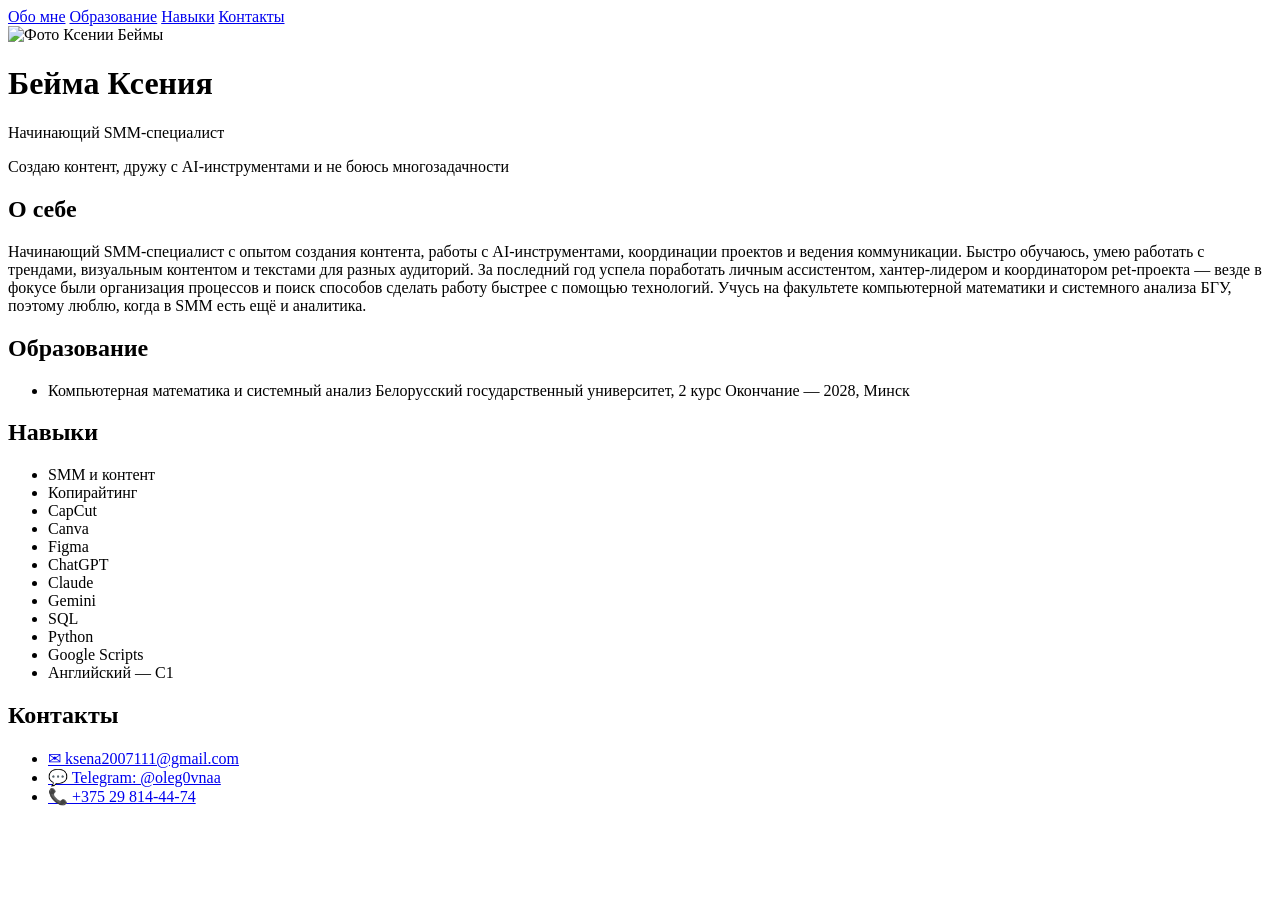
==== task1/index.html @ e492679b "Create index.html" ====
<!DOCTYPE html>
<html lang="ru">
<head>
  <meta charset="UTF-8">
  <meta name="viewport" content="width=device-width, initial-scale=1">
  <title>Бейма Ксения — резюме</title>
  <link rel="stylesheet" href="style.css">
</head>
<body>

  <header class="header">
    <nav class="nav">
      <a href="#about">Обо мне</a>
      <a href="#education">Образование</a>
      <a href="#skills">Навыки</a>
      <a href="#contacts">Контакты</a>
    </nav>
    <div class="header-main">
      <img class="avatar" src="https://i.pravatar.cc/300?img=47" alt="Фото Ксении Беймы">
      <div class="header-text">
        <h1>Бейма Ксения</h1>
        <p class="role">Начинающий SMM-специалист</p>
        <p class="tagline">Создаю контент, дружу с AI-инструментами и не боюсь многозадачности</p>
      </div>
    </div>
  </header>

  <main>
    <section id="about" class="about">
      <h2>О себе</h2>
      <p>
        Начинающий SMM-специалист с опытом создания контента, работы с AI-инструментами,
        координации проектов и ведения коммуникации. Быстро обучаюсь, умею работать
        с трендами, визуальным контентом и текстами для разных аудиторий. За последний
        год успела поработать личным ассистентом, хантер-лидером и координатором
        pet-проекта — везде в фокусе были организация процессов и поиск способов
        сделать работу быстрее с помощью технологий. Учусь на факультете компьютерной
        математики и системного анализа БГУ, поэтому люблю, когда в SMM есть ещё и аналитика.
      </p>
    </section>

    <section id="education" class="education">
      <h2>Образование</h2>
      <ul>
        <li>
          <span class="edu-title">Компьютерная математика и системный анализ</span>
          <span class="edu-place">Белорусский государственный университет, 2 курс</span>
          <span class="edu-years">Окончание — 2028, Минск</span>
        </li>
      </ul>
    </section>

    <section id="skills" class="skills">
      <h2>Навыки</h2>
      <ul class="skill-list">
        <li class="skill">SMM и контент</li>
        <li class="skill">Копирайтинг</li>
        <li class="skill">CapCut</li>
        <li class="skill">Canva</li>
        <li class="skill">Figma</li>
        <li class="skill">ChatGPT</li>
        <li class="skill">Claude</li>
        <li class="skill">Gemini</li>
        <li class="skill">SQL</li>
        <li class="skill">Python</li>
        <li class="skill">Google Scripts</li>
        <li class="skill">Английский — C1</li>
      </ul>
    </section>
  </main>

  <footer id="contacts" class="contacts">
    <h2>Контакты</h2>
    <ul class="contact-list">
      <li><a href="mailto:ksena2007111@gmail.com">✉ ksena2007111@gmail.com</a></li>
      <li><a href="https://t.me/oleg0vnaa" target="_blank" rel="noopener">💬 Telegram: @oleg0vnaa</a></li>
      <li><a href="tel:+375298144474">📞 +375 29 814-44-74</a></li>
    </ul>
  </footer>

</body>
</html>
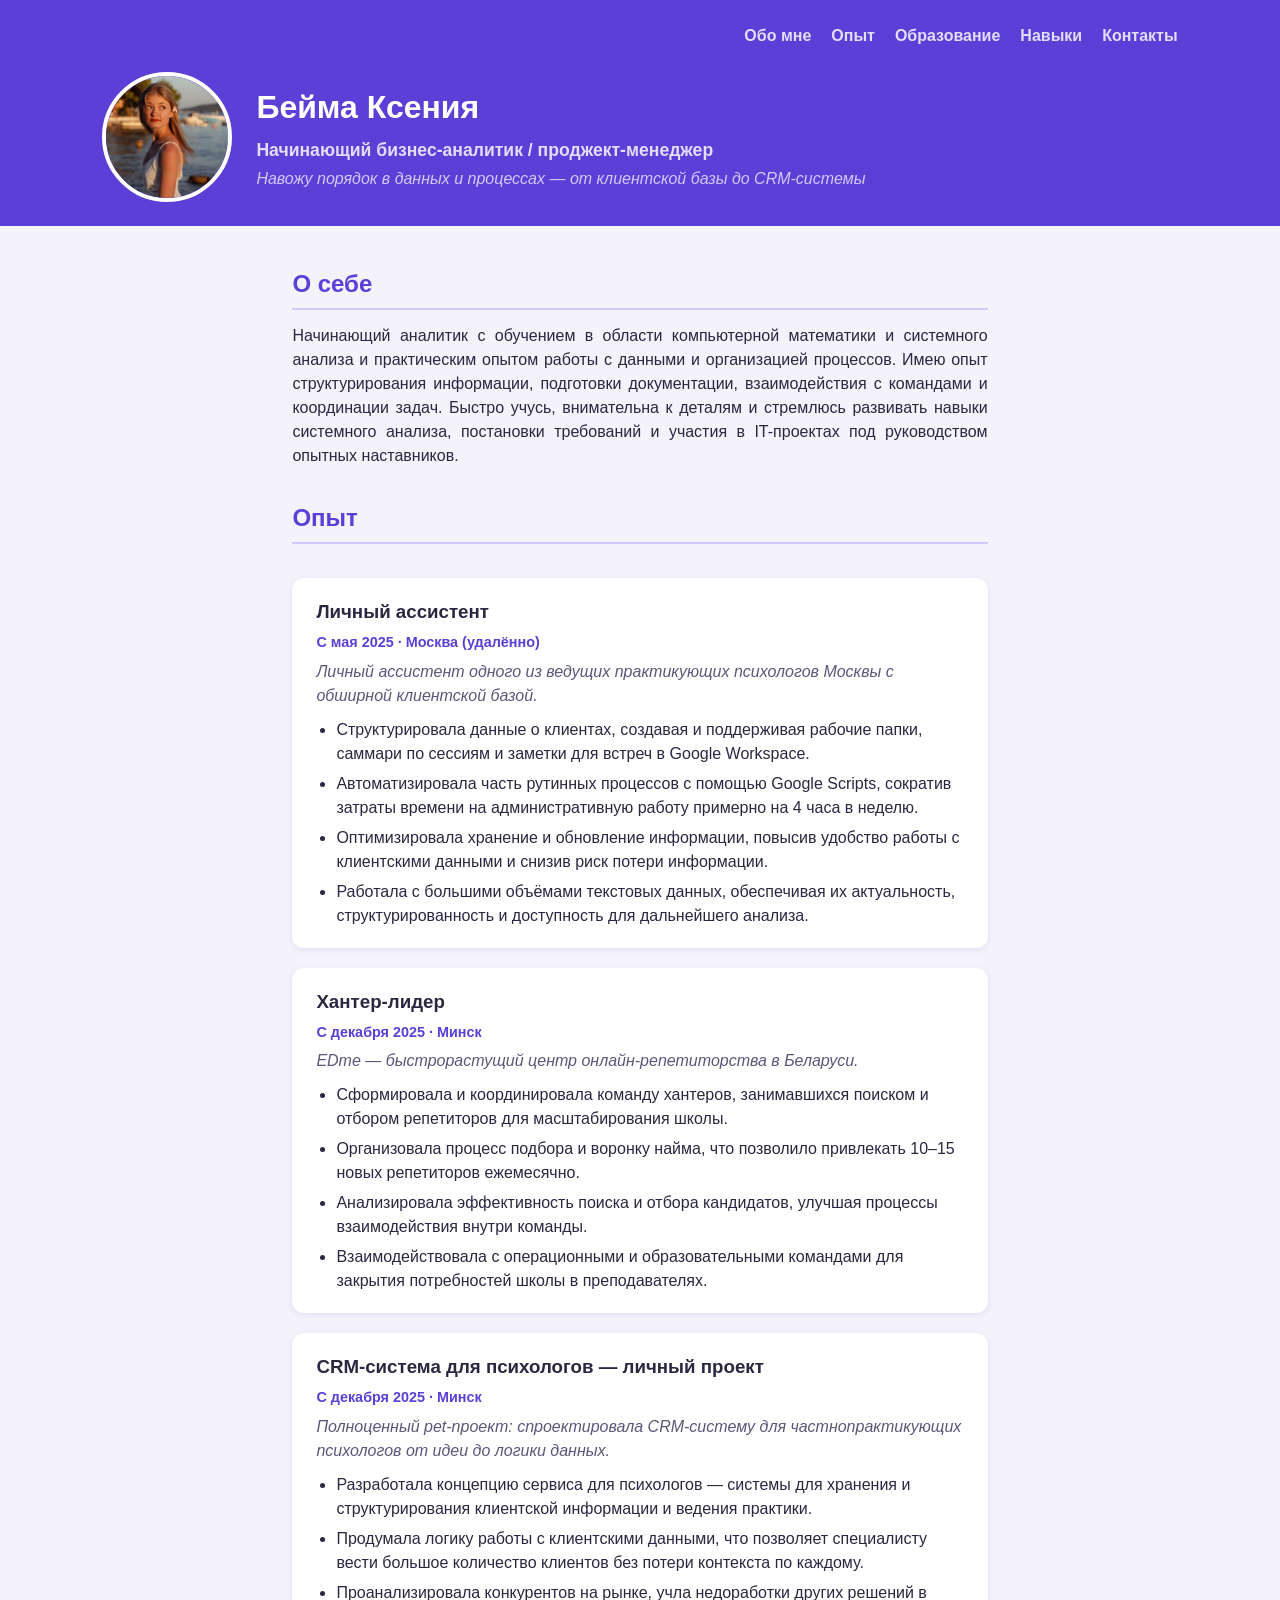
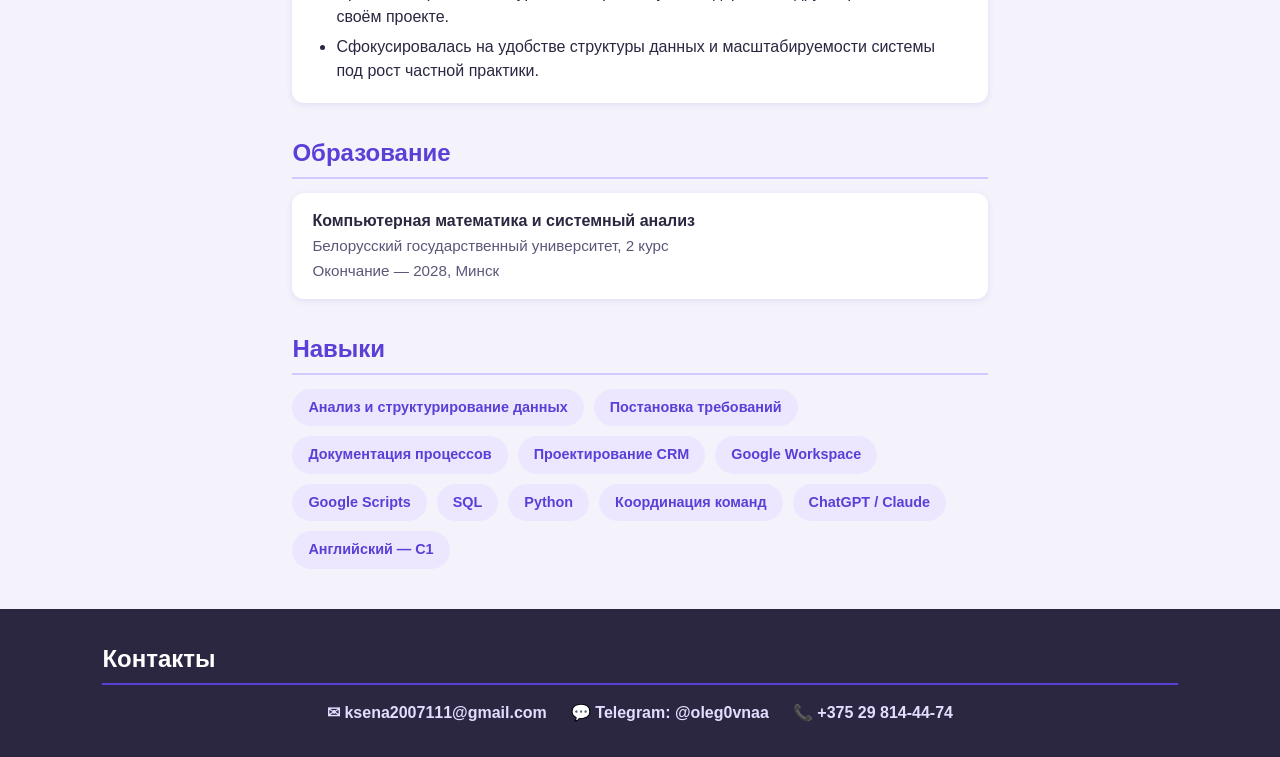
==== commit 9384f521: "Add files via upload task1: semantic resume page with flexbox" ====
--- a/task1/index.html
+++ b/task1/index.html
@@ -11,16 +11,17 @@
   <header class="header">
     <nav class="nav">
       <a href="#about">Обо мне</a>
+      <a href="#experience">Опыт</a>
       <a href="#education">Образование</a>
       <a href="#skills">Навыки</a>
       <a href="#contacts">Контакты</a>
     </nav>
     <div class="header-main">
-      <img class="avatar" src="https://i.pravatar.cc/300?img=47" alt="Фото Ксении Беймы">
+      <img class="avatar" src="avatar.jpg" alt="Фото Ксении Беймы">
       <div class="header-text">
         <h1>Бейма Ксения</h1>
-        <p class="role">Начинающий SMM-специалист</p>
-        <p class="tagline">Создаю контент, дружу с AI-инструментами и не боюсь многозадачности</p>
+        <p class="role">Начинающий бизнес-аналитик / проджект-менеджер</p>
+        <p class="tagline">Навожу порядок в данных и процессах — от клиентской базы до CRM-системы</p>
       </div>
     </div>
   </header>
@@ -29,14 +30,53 @@
     <section id="about" class="about">
       <h2>О себе</h2>
       <p>
-        Начинающий SMM-специалист с опытом создания контента, работы с AI-инструментами,
-        координации проектов и ведения коммуникации. Быстро обучаюсь, умею работать
-        с трендами, визуальным контентом и текстами для разных аудиторий. За последний
-        год успела поработать личным ассистентом, хантер-лидером и координатором
-        pet-проекта — везде в фокусе были организация процессов и поиск способов
-        сделать работу быстрее с помощью технологий. Учусь на факультете компьютерной
-        математики и системного анализа БГУ, поэтому люблю, когда в SMM есть ещё и аналитика.
+        Начинающий аналитик с обучением в области компьютерной математики и системного
+        анализа и практическим опытом работы с данными и организацией процессов. Имею опыт
+        структурирования информации, подготовки документации, взаимодействия с командами
+        и координации задач. Быстро учусь, внимательна к деталям и стремлюсь развивать
+        навыки системного анализа, постановки требований и участия в IT-проектах под
+        руководством опытных наставников.
       </p>
+    </section>
+
+    <section id="experience" class="experience">
+      <h2>Опыт</h2>
+
+      <article class="job">
+        <h3>Личный ассистент</h3>
+        <p class="job-meta">С мая 2025 · Москва (удалённо)</p>
+        <p class="job-desc">Личный ассистент одного из ведущих практикующих психологов Москвы с обширной клиентской базой.</p>
+        <ul>
+          <li>Структурировала данные о клиентах, создавая и поддерживая рабочие папки, саммари по сессиям и заметки для встреч в Google Workspace.</li>
+          <li>Автоматизировала часть рутинных процессов с помощью Google Scripts, сократив затраты времени на административную работу примерно на 4 часа в неделю.</li>
+          <li>Оптимизировала хранение и обновление информации, повысив удобство работы с клиентскими данными и снизив риск потери информации.</li>
+          <li>Работала с большими объёмами текстовых данных, обеспечивая их актуальность, структурированность и доступность для дальнейшего анализа.</li>
+        </ul>
+      </article>
+
+      <article class="job">
+        <h3>Хантер-лидер</h3>
+        <p class="job-meta">С декабря 2025 · Минск</p>
+        <p class="job-desc">EDme — быстрорастущий центр онлайн-репетиторства в Беларуси.</p>
+        <ul>
+          <li>Сформировала и координировала команду хантеров, занимавшихся поиском и отбором репетиторов для масштабирования школы.</li>
+          <li>Организовала процесс подбора и воронку найма, что позволило привлекать 10–15 новых репетиторов ежемесячно.</li>
+          <li>Анализировала эффективность поиска и отбора кандидатов, улучшая процессы взаимодействия внутри команды.</li>
+          <li>Взаимодействовала с операционными и образовательными командами для закрытия потребностей школы в преподавателях.</li>
+        </ul>
+      </article>
+
+      <article class="job">
+        <h3>CRM-система для психологов — личный проект</h3>
+        <p class="job-meta">С декабря 2025 · Минск</p>
+        <p class="job-desc">Полноценный pet-проект: спроектировала CRM-систему для частнопрактикующих психологов от идеи до логики данных.</p>
+        <ul>
+          <li>Разработала концепцию сервиса для психологов — системы для хранения и структурирования клиентской информации и ведения практики.</li>
+          <li>Продумала логику работы с клиентскими данными, что позволяет специалисту вести большое количество клиентов без потери контекста по каждому.</li>
+          <li>Проанализировала конкурентов на рынке, учла недоработки других решений в своём проекте.</li>
+          <li>Сфокусировалась на удобстве структуры данных и масштабируемости системы под рост частной практики.</li>
+        </ul>
+      </article>
     </section>
 
     <section id="education" class="education">
@@ -53,17 +93,16 @@
     <section id="skills" class="skills">
       <h2>Навыки</h2>
       <ul class="skill-list">
-        <li class="skill">SMM и контент</li>
-        <li class="skill">Копирайтинг</li>
-        <li class="skill">CapCut</li>
-        <li class="skill">Canva</li>
-        <li class="skill">Figma</li>
-        <li class="skill">ChatGPT</li>
-        <li class="skill">Claude</li>
-        <li class="skill">Gemini</li>
+        <li class="skill">Анализ и структурирование данных</li>
+        <li class="skill">Постановка требований</li>
+        <li class="skill">Документация процессов</li>
+        <li class="skill">Проектирование CRM</li>
+        <li class="skill">Google Workspace</li>
+        <li class="skill">Google Scripts</li>
         <li class="skill">SQL</li>
         <li class="skill">Python</li>
-        <li class="skill">Google Scripts</li>
+        <li class="skill">Координация команд</li>
+        <li class="skill">ChatGPT / Claude</li>
         <li class="skill">Английский — C1</li>
       </ul>
     </section>
--- a/task1/style.css
+++ b/task1/style.css
@@ -0,0 +1,231 @@
+* {
+  box-sizing: border-box;
+  margin: 0;
+  padding: 0;
+}
+
+body {
+  font-family: "Segoe UI", Arial, sans-serif;
+  background-color: #f4f2fb;
+  color: #2b2740;
+  line-height: 1.5;
+}
+
+/* ===== Шапка ===== */
+
+.header {
+  display: flex;
+  flex-direction: column;
+  gap: 24px;
+  background-color: #5b3fd6;
+  color: #ffffff;
+  padding: 24px 8%;
+}
+
+.nav {
+  display: flex;
+  flex-direction: row;
+  flex-wrap: wrap;
+  justify-content: flex-end;
+  gap: 20px;
+}
+
+.nav a {
+  color: #e3ddff;
+  text-decoration: none;
+  font-weight: 600;
+  transition: color 0.2s ease;
+}
+
+.nav a:hover {
+  color: #ffffff;
+  text-decoration: underline;
+}
+
+.header-main {
+  display: flex;
+  flex-direction: row;
+  flex-wrap: wrap;
+  align-items: center;
+  gap: 24px;
+}
+
+.avatar {
+  width: 130px;
+  height: 130px;
+  border-radius: 50%;
+  border: 4px solid #ffffff;
+  object-fit: cover;
+}
+
+.header-text h1 {
+  font-size: 2rem;
+  margin-bottom: 6px;
+}
+
+.role {
+  font-size: 1.1rem;
+  font-weight: 600;
+  color: #e3ddff;
+  margin-bottom: 4px;
+}
+
+.tagline {
+  font-style: italic;
+  color: #d3c9ff;
+}
+
+/* ===== Основной контент ===== */
+
+main {
+  display: flex;
+  flex-direction: column;
+  gap: 32px;
+  max-width: 900px;
+  margin: 0 auto;
+  padding: 40px 8%;
+}
+
+main h2 {
+  margin-bottom: 14px;
+  color: #5b3fd6;
+  border-bottom: 2px solid #d3c9ff;
+  padding-bottom: 6px;
+}
+
+.about p {
+  text-align: justify;
+}
+
+/* Образование */
+
+.education ul {
+  list-style: none;
+  display: flex;
+  flex-direction: column;
+  gap: 6px;
+}
+
+.education li {
+  display: flex;
+  flex-direction: column;
+  gap: 2px;
+  background-color: #ffffff;
+  padding: 16px 20px;
+  border-radius: 12px;
+  box-shadow: 0 2px 6px rgba(91, 63, 214, 0.1);
+}
+
+.edu-title {
+  font-weight: 700;
+}
+
+.edu-place,
+.edu-years {
+  color: #5c5678;
+  font-size: 0.95rem;
+}
+
+/* Опыт */
+
+.experience {
+  display: flex;
+  flex-direction: column;
+  gap: 20px;
+}
+
+.job {
+  display: flex;
+  flex-direction: column;
+  gap: 6px;
+  background-color: #ffffff;
+  padding: 20px 24px;
+  border-radius: 12px;
+  box-shadow: 0 2px 6px rgba(91, 63, 214, 0.1);
+}
+
+.job h3 {
+  color: #2b2740;
+}
+
+.job-meta {
+  font-size: 0.9rem;
+  color: #5b3fd6;
+  font-weight: 600;
+}
+
+.job-desc {
+  font-style: italic;
+  color: #5c5678;
+  margin-bottom: 4px;
+}
+
+.job ul {
+  display: flex;
+  flex-direction: column;
+  gap: 6px;
+  padding-left: 20px;
+}
+
+/* Навыки — «пилюли» */
+
+.skill-list {
+  list-style: none;
+  display: flex;
+  flex-direction: row;
+  flex-wrap: wrap;
+  gap: 10px;
+}
+
+.skill {
+  background-color: #ece7ff;
+  color: #5b3fd6;
+  padding: 8px 16px;
+  border-radius: 999px;
+  font-size: 0.9rem;
+  font-weight: 600;
+  transition: transform 0.2s ease, background-color 0.2s ease;
+}
+
+.skill:hover {
+  background-color: #5b3fd6;
+  color: #ffffff;
+  transform: scale(1.05);
+}
+
+/* ===== Контакты ===== */
+
+.contacts {
+  background-color: #2b2740;
+  color: #ffffff;
+  padding: 32px 8%;
+}
+
+.contacts h2 {
+  color: #ffffff;
+  border-bottom: 2px solid #5b3fd6;
+  margin-bottom: 16px;
+  padding-bottom: 6px;
+}
+
+.contact-list {
+  list-style: none;
+  display: flex;
+  flex-direction: row;
+  flex-wrap: wrap;
+  justify-content: center;
+  align-items: center;
+  gap: 24px;
+}
+
+.contact-list a {
+  color: #e3ddff;
+  text-decoration: none;
+  font-weight: 600;
+  transition: color 0.2s ease, text-decoration 0.2s ease;
+}
+
+.contact-list a:hover {
+  color: #ffffff;
+  text-decoration: underline;
+}
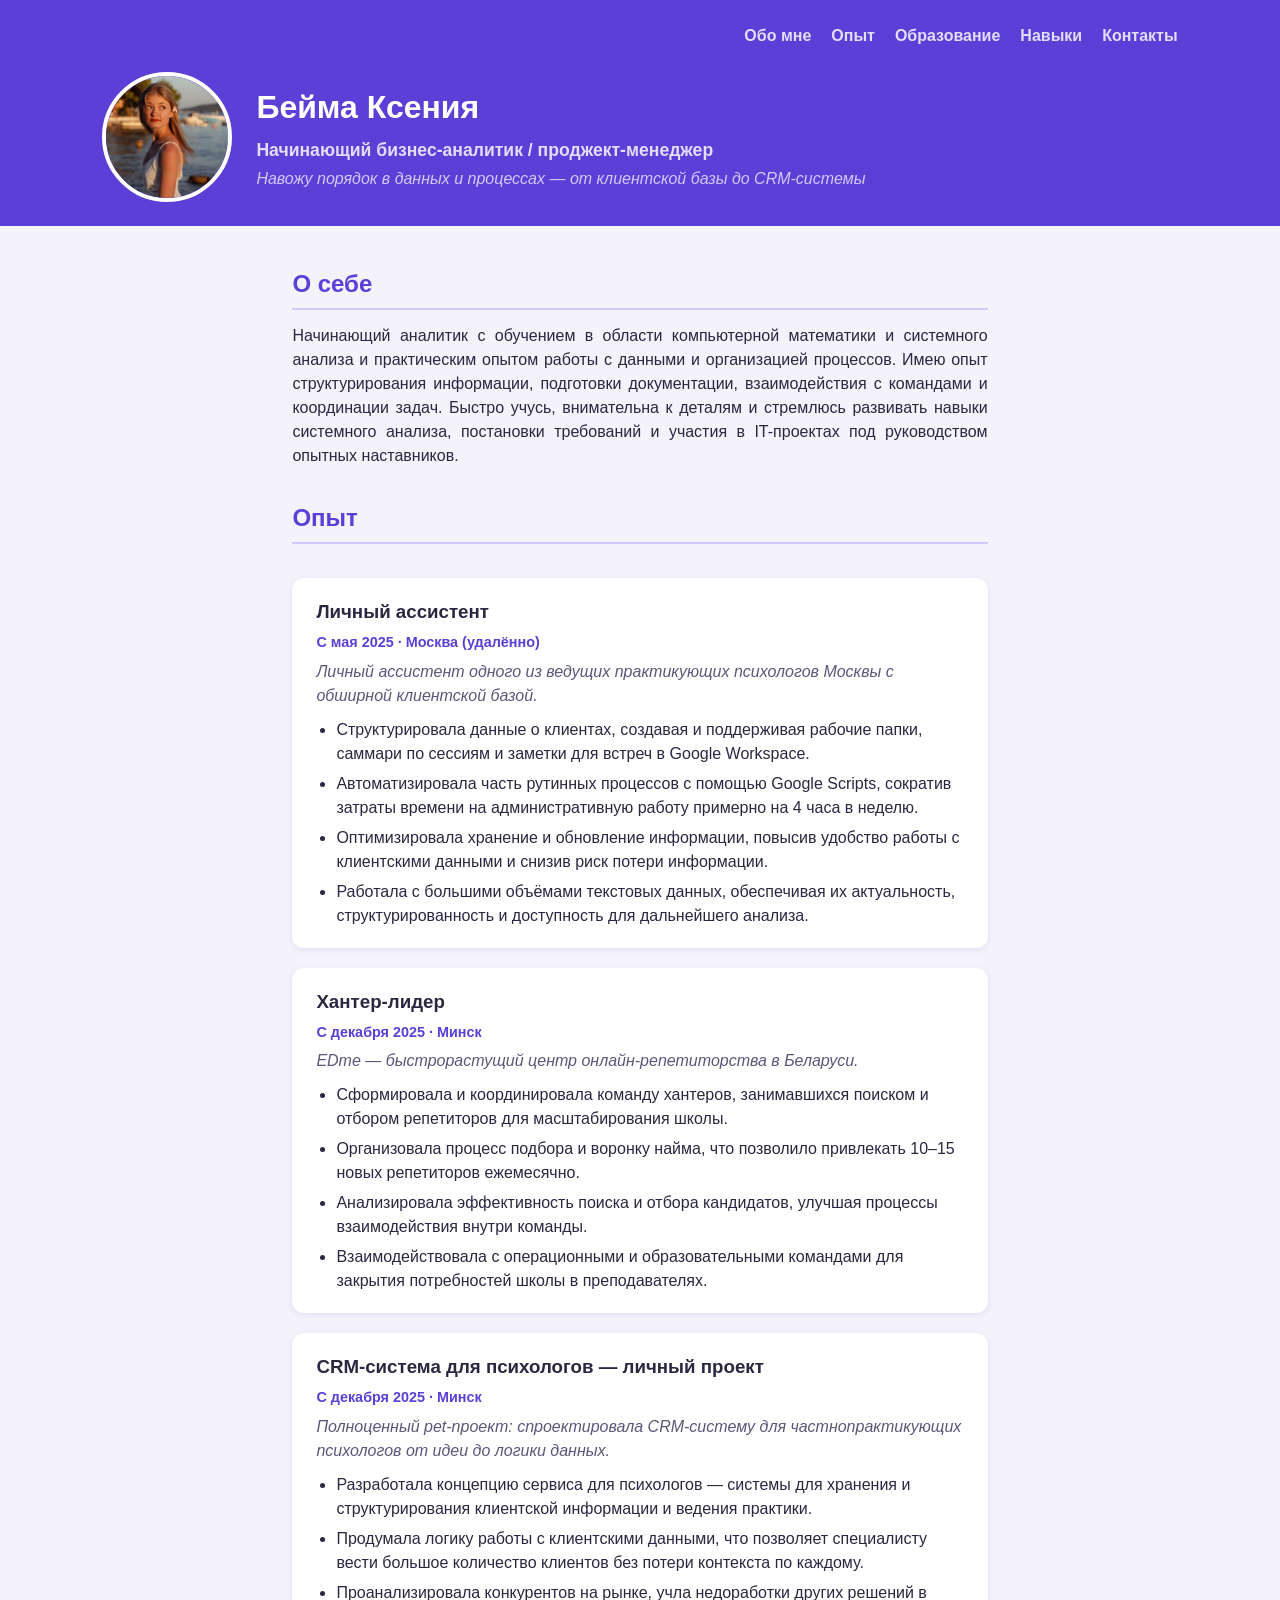
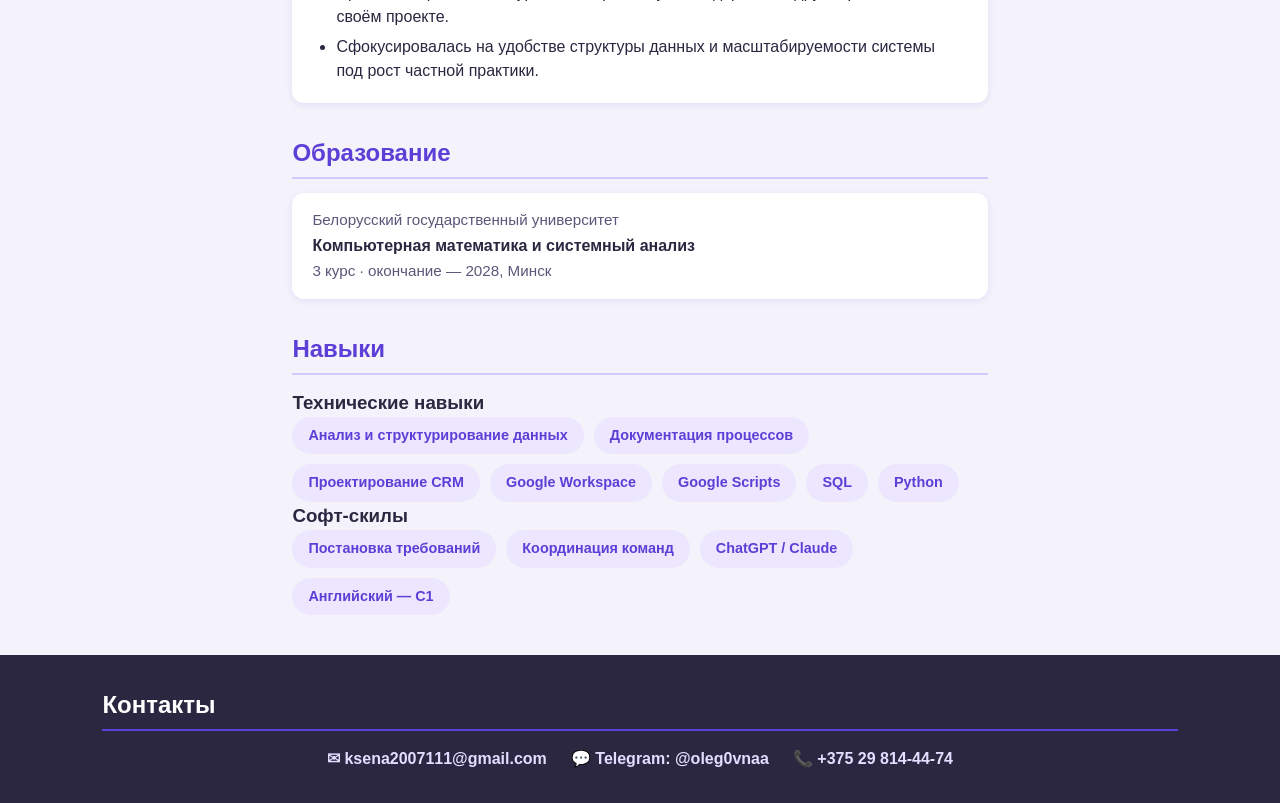
==== commit 14e50184: "Update index.html" ====
--- a/task1/index.html
+++ b/task1/index.html
@@ -83,24 +83,30 @@
       <h2>Образование</h2>
       <ul>
         <li>
+          <span class="edu-place">Белорусский государственный университет</span>
           <span class="edu-title">Компьютерная математика и системный анализ</span>
-          <span class="edu-place">Белорусский государственный университет, 2 курс</span>
-          <span class="edu-years">Окончание — 2028, Минск</span>
+          <span class="edu-years">3 курс · окончание — 2028, Минск</span>
         </li>
       </ul>
     </section>
 
     <section id="skills" class="skills">
       <h2>Навыки</h2>
+
+      <h3 class="skills-subtitle">Технические навыки</h3>
       <ul class="skill-list">
         <li class="skill">Анализ и структурирование данных</li>
-        <li class="skill">Постановка требований</li>
         <li class="skill">Документация процессов</li>
         <li class="skill">Проектирование CRM</li>
         <li class="skill">Google Workspace</li>
         <li class="skill">Google Scripts</li>
         <li class="skill">SQL</li>
         <li class="skill">Python</li>
+      </ul>
+
+      <h3 class="skills-subtitle">Софт-скилы</h3>
+      <ul class="skill-list">
+        <li class="skill">Постановка требований</li>
         <li class="skill">Координация команд</li>
         <li class="skill">ChatGPT / Claude</li>
         <li class="skill">Английский — C1</li>
